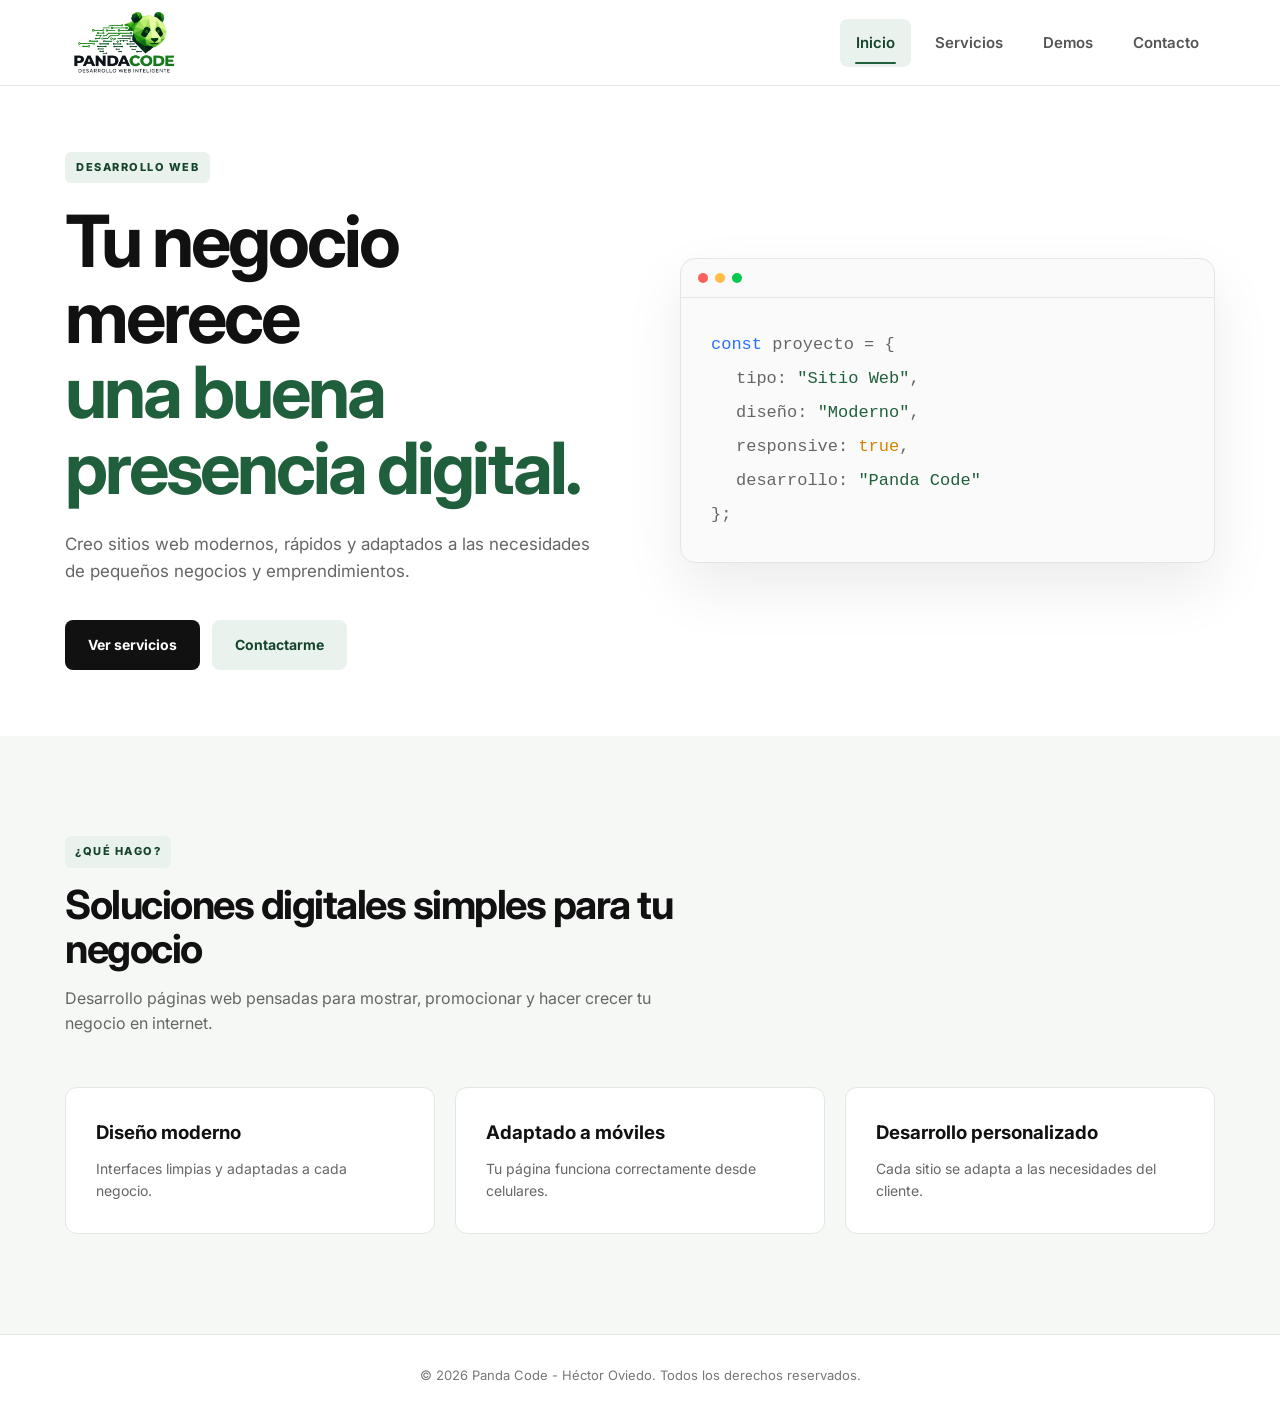
==== index.html @ 73ad1a60 "Add files via upload" ====
<!DOCTYPE html>
<html lang="es">
<head>
    <meta charset="UTF-8">
    <meta name="viewport" content="width=device-width, initial-scale=1.0">

    <title>Panda Code | Desarrollo Web</title>

    <link rel="stylesheet" href="css/inicio.css">

    <link rel="preconnect" href="https://fonts.googleapis.com">
    <link rel="preconnect" href="https://fonts.gstatic.com" crossorigin>

    <link href="https://fonts.googleapis.com/css2?family=Inter:wght@400;500;600;700;800&display=swap" rel="stylesheet">
</head>

<body>

<header class="navbar">
    <div class="container nav-content">

       <a href="index.html" class="logo">
            <img src="img/logo_.png" alt="Panda Code">
        </a>

        <nav>
            <a href="index.html" class="active">Inicio</a>
            <a href="servicios.html">Servicios</a>
            <a href="demos.html">Demos</a>
            <a href="contacto.html">Contacto</a>
        </nav>

        <button class="menu-btn" id="menuBtn">
            ☰
        </button>

    </div>
</header>


<main>

    <section class="hero">

        <div class="container hero-content">

            <div class="hero-text">

                <span class="tag">DESARROLLO WEB</span>

                <h1>
                    Tu negocio merece
                    <span>una buena presencia digital.</span>
                </h1>

                <p>
                    Creo sitios web modernos, rápidos y adaptados a las
                    necesidades de pequeños negocios y emprendimientos.
                </p>

                <div class="hero-buttons">

                    <a href="servicios.html" class="btn btn-dark">
                        Ver servicios
                    </a>

                    <a href="contacto.html" class="btn btn-light">
                        Contactarme
                    </a>

                </div>

            </div>


            <div class="hero-card">

                <div class="card-header">
                    <span class="circle red"></span>
                    <span class="circle yellow"></span>
                    <span class="circle green"></span>
                </div>

                <div class="code">

                    <p><span class="blue">const</span> proyecto = {</p>

                    <p class="indent">
                        tipo: <span class="green-text">"Sitio Web"</span>,
                    </p>

                    <p class="indent">
                        diseño: <span class="green-text">"Moderno"</span>,
                    </p>

                    <p class="indent">
                        responsive: <span class="orange">true</span>,
                    </p>

                    <p class="indent">
                        desarrollo: <span class="green-text">"Panda Code"</span>
                    </p>

                    <p>};</p>

                </div>

            </div>

        </div>

    </section>


    <section class="about">

        <div class="container">

            <div class="section-title">

                <span>¿QUÉ HAGO?</span>

                <h2>
                    Soluciones digitales simples
                    para tu negocio
                </h2>

                <p>
                    Desarrollo páginas web pensadas para mostrar,
                    promocionar y hacer crecer tu negocio en internet.
                </p>

            </div>


            <div class="mini-grid">

                <div class="mini-card">
                    <h3>Diseño moderno</h3>
                    <p>Interfaces limpias y adaptadas a cada negocio.</p>
                </div>

                <div class="mini-card">
                    <h3>Adaptado a móviles</h3>
                    <p>Tu página funciona correctamente desde celulares.</p>
                </div>

                <div class="mini-card">
                    <h3>Desarrollo personalizado</h3>
                    <p>Cada sitio se adapta a las necesidades del cliente.</p>
                </div>

            </div>

        </div>

    </section>

</main>


<footer>
    <div class="container">
        <p>&copy; 2026 Panda Code - Héctor Oviedo. Todos los derechos reservados.</p>
    </div>
</footer>


<script src="js/Portafolio.js"></script>

</body>
</html>
---- css/inicio.css ----
/* =========================================
   RESET
========================================= */

* {
    margin: 0;
    padding: 0;
    box-sizing: border-box;
}


:root {
    --black: #111111;
    --white: #ffffff;

    /* Verde Panda */
    --green: #1f5f3b;
    --green-dark: #16452b;
    --green-light: #eaf2ed;

    --gray: #666666;
    --light: #f6f8f6;
    --border: #e1e7e2;
}


html {
    scroll-behavior: smooth;
}


body {
    font-family: "Inter", sans-serif;

    color: var(--black);

    background: var(--white);

    line-height: 1.6;
}


a {
    text-decoration: none;

    color: inherit;
}


button {
    font-family: inherit;
}


.container {
    width: min(1150px, 90%);

    margin: 0 auto;
}


/* =========================================
   NAVBAR
========================================= */

.navbar {
    position: sticky;

    top: 0;

    z-index: 1000;

    background: rgba(255, 255, 255, 0.97);

    backdrop-filter: blur(12px);

    border-bottom: 1px solid var(--border);
}


.nav-content {
    height: 85px;

    display: flex;

    align-items: center;

    justify-content: space-between;
}


/* =========================================
   LOGO
========================================= */

.logo {
    display: flex;

    align-items: center;

    justify-content: flex-start;

    height: 100%;

    overflow: visible;
}


.logo img {
    height: 68px;

    width: auto;

    object-fit: contain;

    display: block;

    transition: transform 0.25s ease;
}


.logo:hover img {
    transform: scale(1.05);
}


/* =========================================
   MENU DESKTOP
========================================= */

nav {
    display: flex;

    align-items: center;

    gap: 8px;
}


nav a {
    position: relative;

    padding: 12px 16px;

    font-size: 15px;

    font-weight: 600;

    color: #555555;

    border-radius: 8px;

    transition: all 0.25s ease;
}


nav a:hover {
    color: var(--green);

    background: var(--green-light);
}


nav a.active {
    color: var(--green-dark);

    background: var(--green-light);
}


nav a.active::after {
    content: "";

    position: absolute;

    left: 15px;

    right: 15px;

    bottom: 3px;

    height: 2px;

    border-radius: 10px;

    background: var(--green);
}


/* =========================================
   MENÚ HAMBURGUESA
========================================= */

.menu-btn {
    display: none;

    width: 46px;

    height: 46px;

    border: 1px solid var(--border);

    border-radius: 12px;

    background: var(--white);

    cursor: pointer;

    position: relative;

    transition: all 0.25s ease;
}


.menu-btn:hover {
    background: var(--green-light);

    border-color: var(--green);
}


.menu-icon {
    position: absolute;

    width: 21px;

    height: 15px;

    left: 50%;

    top: 50%;

    transform: translate(-50%, -50%);
}


.menu-icon span {
    position: absolute;

    left: 0;

    width: 21px;

    height: 2px;

    border-radius: 10px;

    background: var(--black);

    transition: all 0.25s ease;
}


.menu-icon span:nth-child(1) {
    top: 0;
}


.menu-icon span:nth-child(2) {
    top: 6.5px;
}


.menu-icon span:nth-child(3) {
    top: 13px;
}


/* =========================================
   ANIMACIÓN HAMBURGUESA
========================================= */

.menu-btn.open .menu-icon span:nth-child(1) {
    top: 6.5px;

    transform: rotate(45deg);

    background: var(--green-dark);
}


.menu-btn.open .menu-icon span:nth-child(2) {
    opacity: 0;
}


.menu-btn.open .menu-icon span:nth-child(3) {
    top: 6.5px;

    transform: rotate(-45deg);

    background: var(--green-dark);
}


/* =========================================
   HERO
========================================= */

.hero {
    min-height: 650px;

    display: flex;

    align-items: center;
}


.hero-content {
    display: grid;

    grid-template-columns: 1fr 1fr;

    gap: 80px;

    align-items: center;
}


.hero-text {
    animation: fadeUp 0.7s ease;
}


/* =========================================
   TAG
========================================= */

.tag {
    display: inline-block;

    padding: 7px 11px;

    border-radius: 6px;

    background: var(--green-light);

    color: var(--green-dark);

    font-size: 11px;

    font-weight: 800;

    letter-spacing: 1.5px;

    margin-bottom: 20px;
}


/* =========================================
   HERO TEXTO
========================================= */

.hero h1 {
    font-size: clamp(42px, 6vw, 72px);

    line-height: 1.05;

    letter-spacing: -3px;

    margin-bottom: 25px;
}


.hero h1 span {
    display: block;

    color: var(--green);
}


.hero p {
    max-width: 540px;

    color: var(--gray);

    font-size: 17px;
}


/* =========================================
   BOTONES
========================================= */

.hero-buttons {
    margin-top: 35px;

    display: flex;

    gap: 12px;
}


.btn {
    display: inline-flex;

    align-items: center;

    justify-content: center;

    gap: 7px;

    padding: 14px 23px;

    border-radius: 8px;

    font-size: 14px;

    font-weight: 700;

    transition: all 0.25s ease;
}


.btn:hover {
    transform: translateY(-3px);
}


.btn-dark {
    background: var(--black);

    color: var(--white);
}


.btn-dark:hover {
    background: var(--green);
}


.btn-light {
    background: var(--green-light);

    color: var(--green-dark);
}


.btn-light:hover {
    background: #dcebe2;
}


/* =========================================
   TARJETA DE CÓDIGO
========================================= */

.hero-card {
    background: #fafafa;

    border: 1px solid var(--border);

    border-radius: 15px;

    overflow: hidden;

    box-shadow: 0 25px 60px rgba(0, 0, 0, 0.08);

    animation: fadeUp 0.8s ease;
}


.card-header {
    padding: 14px 17px;

    border-bottom: 1px solid var(--border);

    display: flex;

    gap: 7px;
}


.circle {
    width: 10px;

    height: 10px;

    border-radius: 50%;
}


.red {
    background: #ff605c;
}


.yellow {
    background: #ffbd44;
}


.green {
    background: #00ca4e;
}


.code {
    padding: 30px;

    font-family: monospace;

    font-size: 15px;

    line-height: 2;
}


.indent {
    padding-left: 25px;
}


.blue {
    color: #2670ff;
}


.green-text {
    color: var(--green);
}


.orange {
    color: #d88100;
}


/* =========================================
   ABOUT
========================================= */

.about {
    padding: 100px 0;

    background: var(--light);
}


.section-title {
    max-width: 650px;

    margin-bottom: 50px;
}


.section-title > span {
    display: inline-block;

    padding: 7px 10px;

    border-radius: 6px;

    background: var(--green-light);

    color: var(--green-dark);

    font-size: 11px;

    font-weight: 800;

    letter-spacing: 1.5px;
}


.section-title h2 {
    font-size: 40px;

    line-height: 1.1;

    margin: 15px 0;

    letter-spacing: -1.5px;
}


.section-title p {
    color: var(--gray);
}


/* =========================================
   TARJETAS PEQUEÑAS
========================================= */

.mini-grid {
    display: grid;

    grid-template-columns: repeat(3, 1fr);

    gap: 20px;
}


.mini-card {
    background: var(--white);

    border: 1px solid var(--border);

    border-radius: 12px;

    padding: 30px;

    transition: all 0.25s ease;
}


.mini-card:hover {
    transform: translateY(-4px);

    border-color: #bfd8c8;

    box-shadow: 0 12px 30px rgba(0, 0, 0, 0.05);
}


.mini-icon {
    width: 40px;

    height: 40px;

    display: flex;

    align-items: center;

    justify-content: center;

    margin-bottom: 18px;

    border-radius: 9px;

    background: var(--green-light);

    color: var(--green-dark);

    font-size: 12px;

    font-weight: 800;
}


.mini-card h3 {
    margin-bottom: 10px;
}


.mini-card p {
    color: var(--gray);

    font-size: 14px;
}


/* =========================================
   ENCABEZADO DE PÁGINAS
========================================= */

.page-header {
    padding: 100px 0 70px;

    background: var(--light);
}


.page-header h1 {
    font-size: clamp(40px, 6vw, 65px);

    line-height: 1.05;

    letter-spacing: -2px;

    margin-bottom: 20px;
}


.page-header p {
    color: var(--gray);

    max-width: 600px;

    font-size: 16px;
}


/* =========================================
   SERVICIOS
========================================= */

.services {
    padding: 90px 0;
}


.services-grid {
    display: grid;

    grid-template-columns: repeat(2, 1fr);

    gap: 20px;
}


.service-card {
    border: 1px solid var(--border);

    border-radius: 15px;

    padding: 35px;

    background: var(--white);

    transition: all 0.25s ease;
}


.service-card:hover {
    transform: translateY(-4px);

    border-color: #bfd8c8;

    box-shadow: 0 15px 30px rgba(0, 0, 0, 0.07);
}


.service-number {
    font-size: 13px;

    font-weight: 700;

    color: var(--green);

    margin-bottom: 20px;
}


.service-card h2 {
    font-size: 28px;

    margin-bottom: 15px;
}


.service-card p {
    color: var(--gray);

    margin-bottom: 25px;
}


.service-list {
    display: flex;

    flex-direction: column;

    gap: 8px;

    font-size: 14px;
}


.service-list span {
    color: #444444;
}


/* =========================================
   DEMOS
========================================= */

.demo-info {
    padding-top: 50px;
}


.notice {
    border: 1px solid #c9ddd0;

    border-radius: 12px;

    padding: 25px;

    background: var(--green-light);
}


.notice-title {
    display: flex;

    align-items: center;

    gap: 10px;

    margin-bottom: 8px;
}


.notice strong {
    color: var(--green-dark);
}


.notice-icon {
    width: 24px;

    height: 24px;

    display: flex;

    align-items: center;

    justify-content: center;

    border-radius: 50%;

    background: var(--green);

    color: var(--white);

    font-size: 13px;

    font-weight: 800;
}


.notice p {
    color: #4c6659;

    font-size: 14px;
}


.demos {
    padding: 60px 0 100px;
}


.demos-grid {
    display: grid;

    grid-template-columns: repeat(3, 1fr);

    gap: 20px;
}


.demo-card {
    border: 1px solid var(--border);

    border-radius: 15px;

    overflow: hidden;

    background: var(--white);

    transition: all 0.25s ease;
}


.demo-card:hover {
    transform: translateY(-4px);

    box-shadow: 0 15px 35px rgba(0, 0, 0, 0.08);

    border-color: #bfd8c8;
}


.demo-image {
    height: 190px;

    display: flex;

    align-items: center;

    justify-content: center;

    background: #edf1ee;
}


.demo-image span {
    font-weight: 800;

    font-size: 28px;

    color: #a3aea7;
}


.demo-content {
    padding: 25px;
}


.demo-category {
    font-size: 11px;

    font-weight: 700;

    letter-spacing: 1.5px;

    color: var(--green);
}


.demo-content h2 {
    margin: 8px 0 12px;

    font-size: 22px;
}


.demo-content p {
    font-size: 14px;

    color: var(--gray);
}


.demo-tech {
    display: flex;

    gap: 7px;

    margin: 20px 0;

    flex-wrap: wrap;
}


.demo-tech span {
    padding: 5px 9px;

    border-radius: 5px;

    background: #f1f3f1;

    color: #555555;

    font-size: 11px;
}


.demo-link {
    font-size: 14px;

    font-weight: 700;

    color: var(--green-dark);

    transition: color 0.2s ease;
}


.demo-link:hover {
    color: var(--green);
}


/* =========================================
   CONTACTO
========================================= */

.contact {
    padding: 80px 0;
}


.contact-grid {
    display: grid;

    grid-template-columns: repeat(3, 1fr);

    gap: 20px;
}


.contact-card {
    border: 1px solid var(--border);

    border-radius: 15px;

    padding: 25px;

    display: flex;

    align-items: center;

    gap: 17px;

    background: var(--white);

    transition: all 0.25s ease;
}


.contact-card:hover {
    transform: translateY(-4px);

    border-color: #bfd8c8;

    box-shadow: 0 15px 30px rgba(0, 0, 0, 0.07);
}


/* =========================================
   ICONOS BOOTSTRAP
========================================= */

.contact-icon {
    min-width: 52px;

    width: 52px;

    height: 52px;

    display: flex;

    align-items: center;

    justify-content: center;

    background: transparent;

    color: var(--green);

    font-size: 28px;

    flex-shrink: 0;

    transition: all 0.25s ease;
}


.contact-icon i {
    font-size: 28px;

    line-height: 1;
}


.contact-card:hover .contact-icon {
    color: var(--green-dark);

    transform: scale(1.08);
}


/* =========================================
   TEXTO CONTACTO
========================================= */

.contact-info {
    min-width: 0;
}


.contact-info span {
    font-size: 11px;

    color: var(--green-dark);

    font-weight: 700;

    letter-spacing: 1px;
}


.contact-info h2 {
    font-size: 18px;

    margin: 3px 0;

    line-height: 1.3;
}


.contact-info p {
    font-size: 13px;

    color: var(--gray);
}


/* =========================================
   FLECHA CONTACTO
========================================= */

.contact-arrow {
    margin-left: auto;

    color: var(--green);

    font-size: 18px;

    flex-shrink: 0;

    transition: transform 0.25s ease;
}


.contact-card:hover .contact-arrow {
    transform: translateX(5px);
}


/* =========================================
   CAJA DE CONTACTO
========================================= */

.contact-message {
    padding-bottom: 100px;
}


.contact-box {
    background: var(--black);

    color: var(--white);

    border-radius: 16px;

    padding: 50px;

    position: relative;

    overflow: hidden;
}


.contact-box::before {
    content: "";

    position: absolute;

    width: 220px;

    height: 220px;

    border-radius: 50%;

    background: var(--green);

    opacity: 0.12;

    right: -70px;

    top: -80px;
}


.contact-box h2 {
    font-size: 35px;

    margin-bottom: 10px;

    position: relative;

    z-index: 2;
}


.contact-box p {
    color: #aaaaaa;

    margin-bottom: 25px;

    max-width: 600px;

    position: relative;

    z-index: 2;
}


.contact-box .btn {
    background: var(--green);

    color: var(--white);

    position: relative;

    z-index: 2;
}


.contact-box .btn:hover {
    background: var(--green-dark);
}


/* =========================================
   FOOTER
========================================= */

footer {
    border-top: 1px solid var(--border);

    padding: 30px 0;

    background: var(--white);

    text-align: center;
}


footer p {
    font-size: 13px;

    color: #777777;

    margin: 0;
}


/* =========================================
   ANIMACIONES
========================================= */

@keyframes fadeUp {

    from {
        opacity: 0;

        transform: translateY(20px);
    }

    to {
        opacity: 1;

        transform: translateY(0);
    }

}


@keyframes menuAppear {

    from {
        opacity: 0;

        transform: translateY(-10px);
    }

    to {
        opacity: 1;

        transform: translateY(0);
    }

}


/* =========================================
   TABLET
========================================= */

@media (max-width: 850px) {

    .nav-content {
        height: 80px;
    }


    /* MENÚ */

    nav {
        display: none;

        position: absolute;

        top: 92px;

        left: 50%;

        transform: translateX(-50%);

        width: min(350px, 90%);

        background: var(--white);

        border: 1px solid var(--border);

        border-radius: 14px;

        padding: 15px;

        flex-direction: column;

        align-items: center;

        justify-content: center;

        gap: 5px;

        box-shadow: 0 20px 45px rgba(0, 0, 0, 0.10);

        animation: menuAppear 0.25s ease;
    }


    nav.open {
        display: flex;
    }


    nav a {
        width: 100%;

        padding: 14px;

        text-align: center;

        border-radius: 9px;
    }


    nav a.active::after {
        display: none;
    }


    nav a.active {
        background: var(--green-light);

        color: var(--green-dark);
    }


    /* HAMBURGUESA */

    .menu-btn {
        display: block;
    }


    /* HERO */

    .hero-content {
        grid-template-columns: 1fr;

        gap: 50px;

        padding: 70px 0;
    }


    /* TARJETAS */

    .mini-grid {
        grid-template-columns: 1fr;
    }


    .contact-grid {
        grid-template-columns: 1fr;
    }


    .services-grid {
        grid-template-columns: 1fr;
    }


    .demos-grid {
        grid-template-columns: 1fr;
    }


    .hero h1 {
        font-size: 48px;
    }

}


/* =========================================
   MÓVIL
========================================= */

@media (max-width: 500px) {

    .container {
        width: 92%;
    }


    /* LOGO */

    .logo {
        height: 100%;
    }


    .logo img {
        height: 54px;

        width: auto;
    }


    /* HERO */

    .hero h1 {
        font-size: 40px;

        letter-spacing: -2px;
    }


    .hero-buttons {
        flex-direction: column;
    }


    .btn {
        width: 100%;

        text-align: center;
    }


    /* CODE */

    .hero-card {
        border-radius: 12px;
    }


    .code {
        padding: 22px;

        font-size: 12px;
    }


    /* ABOUT */

    .about {
        padding: 75px 0;
    }


    .section-title h2 {
        font-size: 33px;
    }


    /* PAGE HEADER */

    .page-header {
        padding: 75px 0 55px;
    }


    .page-header h1 {
        font-size: 42px;
    }


    /* SERVICES */

    .service-card {
        padding: 28px;
    }


    /* CONTACT */

    .contact {
        padding: 60px 0;
    }


    .contact-card {
        padding: 20px;
    }


    .contact-icon {
        min-width: 45px;

        width: 45px;

        height: 45px;

        font-size: 24px;
    }


    .contact-icon i {
        font-size: 24px;
    }


    .contact-info h2 {
        font-size: 16px;
    }


    .contact-info p {
        font-size: 12px;
    }


    .contact-box {
        padding: 30px;
    }


    .contact-box h2 {
        font-size: 29px;
    }

}
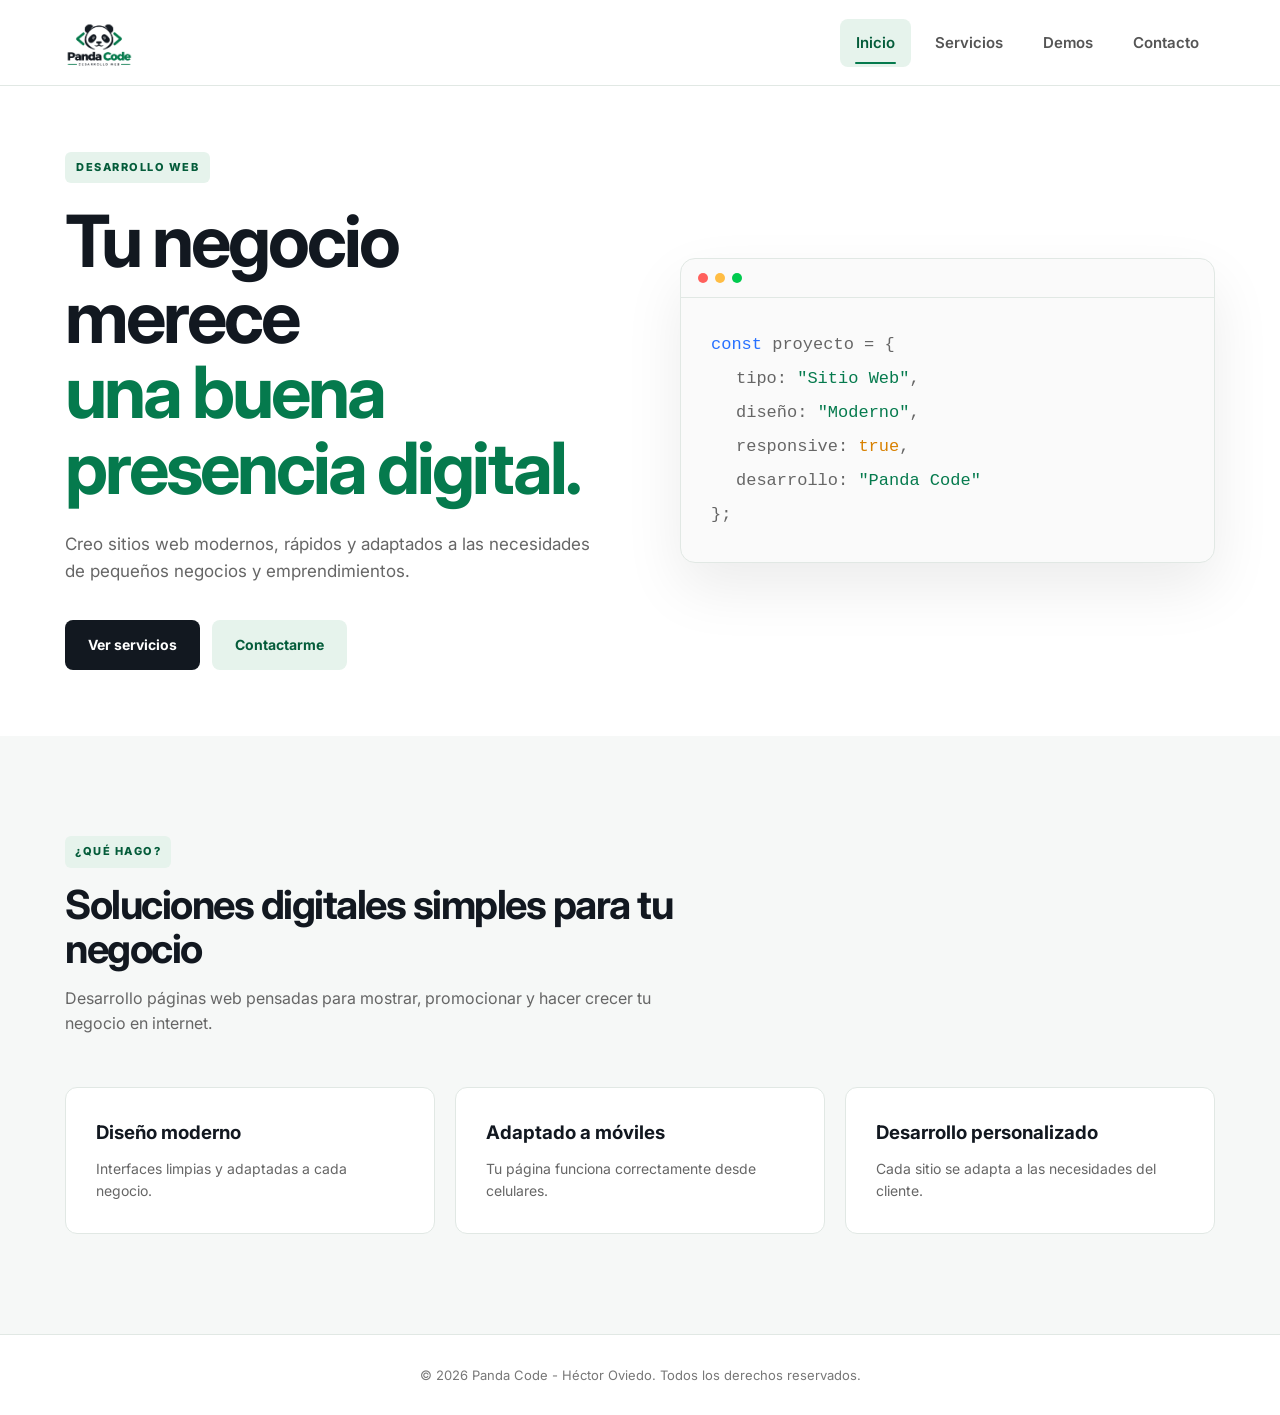
==== commit 06697071: "Add files via upload" ====
--- a/index.html
+++ b/index.html
@@ -21,7 +21,7 @@
     <div class="container nav-content">
 
        <a href="index.html" class="logo">
-            <img src="img/logo_.png" alt="Panda Code">
+            <img src="img/Logo-sin fondo.png" alt="Panda Code">
         </a>
 
         <nav>
--- a/css/inicio.css
+++ b/css/inicio.css
@@ -8,53 +8,42 @@
     box-sizing: border-box;
 }
 
-
 :root {
-    --black: #111111;
+    --black: #121820;
     --white: #ffffff;
 
-    /* Verde Panda */
-    --green: #1f5f3b;
-    --green-dark: #16452b;
-    --green-light: #eaf2ed;
+    /* Verde Panda Code */
+    --green: #057a4d;
+    --green-dark: #045c3a;
+    --green-light: #e6f3ec;
 
     --gray: #666666;
-    --light: #f6f8f6;
-    --border: #e1e7e2;
-}
-
+    --light: #f6f8f7;
+    --border: #e1e8e4;
+}
 
 html {
     scroll-behavior: smooth;
 }
 
-
 body {
     font-family: "Inter", sans-serif;
-
     color: var(--black);
-
     background: var(--white);
-
     line-height: 1.6;
 }
-
 
 a {
     text-decoration: none;
-
     color: inherit;
 }
-
 
 button {
     font-family: inherit;
 }
 
-
 .container {
     width: min(1150px, 90%);
-
     margin: 0 auto;
 }
 
@@ -65,26 +54,17 @@
 
 .navbar {
     position: sticky;
-
     top: 0;
-
     z-index: 1000;
-
     background: rgba(255, 255, 255, 0.97);
-
     backdrop-filter: blur(12px);
-
     border-bottom: 1px solid var(--border);
 }
-
 
 .nav-content {
     height: 85px;
-
     display: flex;
-
     align-items: center;
-
     justify-content: space-between;
 }
 
@@ -95,29 +75,19 @@
 
 .logo {
     display: flex;
-
     align-items: center;
-
     justify-content: flex-start;
-
     height: 100%;
-
     overflow: visible;
 }
-
 
 .logo img {
     height: 68px;
-
     width: auto;
-
     object-fit: contain;
-
     display: block;
-
     transition: transform 0.25s ease;
 }
-
 
 .logo:hover img {
     transform: scale(1.05);
@@ -130,59 +100,38 @@
 
 nav {
     display: flex;
-
     align-items: center;
-
     gap: 8px;
 }
-
 
 nav a {
     position: relative;
-
     padding: 12px 16px;
-
     font-size: 15px;
-
     font-weight: 600;
-
     color: #555555;
-
     border-radius: 8px;
-
     transition: all 0.25s ease;
 }
-
 
 nav a:hover {
     color: var(--green);
-
     background: var(--green-light);
 }
-
 
 nav a.active {
     color: var(--green-dark);
-
     background: var(--green-light);
 }
-
 
 nav a.active::after {
     content: "";
-
     position: absolute;
-
     left: 15px;
-
     right: 15px;
-
     bottom: 3px;
-
     height: 2px;
-
     border-radius: 10px;
-
     background: var(--green);
 }
 
@@ -193,46 +142,37 @@
 
 .menu-btn {
     display: none;
-
     width: 46px;
-
     height: 46px;
 
     border: 1px solid var(--border);
-
     border-radius: 12px;
 
     background: var(--white);
-
     cursor: pointer;
 
     position: relative;
+    z-index: 1100;
 
     transition: all 0.25s ease;
 }
-
 
 .menu-btn:hover {
     background: var(--green-light);
-
     border-color: var(--green);
 }
-
 
 .menu-icon {
     position: absolute;
 
     width: 21px;
-
-    height: 15px;
+    height: 16px;
 
     left: 50%;
-
     top: 50%;
 
     transform: translate(-50%, -50%);
 }
-
 
 .menu-icon span {
     position: absolute;
@@ -240,7 +180,6 @@
     left: 0;
 
     width: 21px;
-
     height: 2px;
 
     border-radius: 10px;
@@ -249,20 +188,17 @@
 
     transition: all 0.25s ease;
 }
-
 
 .menu-icon span:nth-child(1) {
     top: 0;
 }
 
-
 .menu-icon span:nth-child(2) {
-    top: 6.5px;
-}
-
+    top: 7px;
+}
 
 .menu-icon span:nth-child(3) {
-    top: 13px;
+    top: 14px;
 }
 
 
@@ -271,24 +207,18 @@
 ========================================= */
 
 .menu-btn.open .menu-icon span:nth-child(1) {
-    top: 6.5px;
-
+    top: 7px;
     transform: rotate(45deg);
-
     background: var(--green-dark);
 }
-
 
 .menu-btn.open .menu-icon span:nth-child(2) {
     opacity: 0;
 }
 
-
 .menu-btn.open .menu-icon span:nth-child(3) {
-    top: 6.5px;
-
+    top: 7px;
     transform: rotate(-45deg);
-
     background: var(--green-dark);
 }
 
@@ -301,21 +231,17 @@
     min-height: 650px;
 
     display: flex;
-
     align-items: center;
 }
-
 
 .hero-content {
     display: grid;
-
     grid-template-columns: 1fr 1fr;
 
     gap: 80px;
 
     align-items: center;
 }
-
 
 .hero-text {
     animation: fadeUp 0.7s ease;
@@ -334,11 +260,9 @@
     border-radius: 6px;
 
     background: var(--green-light);
-
     color: var(--green-dark);
 
     font-size: 11px;
-
     font-weight: 800;
 
     letter-spacing: 1.5px;
@@ -361,13 +285,10 @@
     margin-bottom: 25px;
 }
 
-
 .hero h1 span {
     display: block;
-
     color: var(--green);
 }
-
 
 .hero p {
     max-width: 540px;
@@ -386,16 +307,13 @@
     margin-top: 35px;
 
     display: flex;
-
     gap: 12px;
 }
-
 
 .btn {
     display: inline-flex;
 
     align-items: center;
-
     justify-content: center;
 
     gap: 7px;
@@ -405,39 +323,31 @@
     border-radius: 8px;
 
     font-size: 14px;
-
     font-weight: 700;
 
     transition: all 0.25s ease;
 }
-
 
 .btn:hover {
     transform: translateY(-3px);
 }
 
-
 .btn-dark {
     background: var(--black);
-
     color: var(--white);
 }
-
 
 .btn-dark:hover {
     background: var(--green);
 }
 
-
 .btn-light {
     background: var(--green-light);
-
     color: var(--green-dark);
 }
 
-
 .btn-light:hover {
-    background: #dcebe2;
+    background: #d3ebdf;
 }
 
 
@@ -459,7 +369,6 @@
     animation: fadeUp 0.8s ease;
 }
 
-
 .card-header {
     padding: 14px 17px;
 
@@ -470,31 +379,25 @@
     gap: 7px;
 }
 
-
 .circle {
     width: 10px;
-
     height: 10px;
 
     border-radius: 50%;
 }
-
 
 .red {
     background: #ff605c;
 }
 
-
 .yellow {
     background: #ffbd44;
 }
 
-
 .green {
     background: #00ca4e;
 }
 
-
 .code {
     padding: 30px;
 
@@ -505,22 +408,18 @@
     line-height: 2;
 }
 
-
 .indent {
     padding-left: 25px;
 }
 
-
 .blue {
     color: #2670ff;
 }
 
-
 .green-text {
     color: var(--green);
 }
 
-
 .orange {
     color: #d88100;
 }
@@ -536,14 +435,12 @@
     background: var(--light);
 }
 
-
 .section-title {
     max-width: 650px;
 
     margin-bottom: 50px;
 }
 
-
 .section-title > span {
     display: inline-block;
 
@@ -562,7 +459,6 @@
     letter-spacing: 1.5px;
 }
 
-
 .section-title h2 {
     font-size: 40px;
 
@@ -573,7 +469,6 @@
     letter-spacing: -1.5px;
 }
 
-
 .section-title p {
     color: var(--gray);
 }
@@ -591,7 +486,6 @@
     gap: 20px;
 }
 
-
 .mini-card {
     background: var(--white);
 
@@ -604,25 +498,21 @@
     transition: all 0.25s ease;
 }
 
-
 .mini-card:hover {
     transform: translateY(-4px);
 
-    border-color: #bfd8c8;
+    border-color: #b7dcc8;
 
     box-shadow: 0 12px 30px rgba(0, 0, 0, 0.05);
 }
-
 
 .mini-icon {
     width: 40px;
-
     height: 40px;
 
     display: flex;
 
     align-items: center;
-
     justify-content: center;
 
     margin-bottom: 18px;
@@ -637,13 +527,11 @@
 
     font-weight: 800;
 }
-
 
 .mini-card h3 {
     margin-bottom: 10px;
 }
 
-
 .mini-card p {
     color: var(--gray);
 
@@ -661,7 +549,6 @@
     background: var(--light);
 }
 
-
 .page-header h1 {
     font-size: clamp(40px, 6vw, 65px);
 
@@ -672,7 +559,6 @@
     margin-bottom: 20px;
 }
 
-
 .page-header p {
     color: var(--gray);
 
@@ -690,7 +576,6 @@
     padding: 90px 0;
 }
 
-
 .services-grid {
     display: grid;
 
@@ -699,7 +584,6 @@
     gap: 20px;
 }
 
-
 .service-card {
     border: 1px solid var(--border);
 
@@ -712,15 +596,13 @@
     transition: all 0.25s ease;
 }
 
-
 .service-card:hover {
     transform: translateY(-4px);
 
-    border-color: #bfd8c8;
+    border-color: #b7dcc8;
 
     box-shadow: 0 15px 30px rgba(0, 0, 0, 0.07);
 }
-
 
 .service-number {
     font-size: 13px;
@@ -732,21 +614,18 @@
     margin-bottom: 20px;
 }
 
-
 .service-card h2 {
     font-size: 28px;
 
     margin-bottom: 15px;
 }
 
-
 .service-card p {
     color: var(--gray);
 
     margin-bottom: 25px;
 }
 
-
 .service-list {
     display: flex;
 
@@ -757,7 +636,6 @@
     font-size: 14px;
 }
 
-
 .service-list span {
     color: #444444;
 }
@@ -771,9 +649,8 @@
     padding-top: 50px;
 }
 
-
 .notice {
-    border: 1px solid #c9ddd0;
+    border: 1px solid #bfe0cf;
 
     border-radius: 12px;
 
@@ -781,7 +658,6 @@
 
     background: var(--green-light);
 }
-
 
 .notice-title {
     display: flex;
@@ -793,21 +669,17 @@
     margin-bottom: 8px;
 }
 
-
 .notice strong {
     color: var(--green-dark);
 }
 
-
 .notice-icon {
     width: 24px;
-
     height: 24px;
 
     display: flex;
 
     align-items: center;
-
     justify-content: center;
 
     border-radius: 50%;
@@ -821,19 +693,16 @@
     font-weight: 800;
 }
 
-
 .notice p {
-    color: #4c6659;
+    color: #3f6653;
 
     font-size: 14px;
 }
-
 
 .demos {
     padding: 60px 0 100px;
 }
 
-
 .demos-grid {
     display: grid;
 
@@ -842,7 +711,6 @@
     gap: 20px;
 }
 
-
 .demo-card {
     border: 1px solid var(--border);
 
@@ -855,15 +723,13 @@
     transition: all 0.25s ease;
 }
 
-
 .demo-card:hover {
     transform: translateY(-4px);
 
     box-shadow: 0 15px 35px rgba(0, 0, 0, 0.08);
 
-    border-color: #bfd8c8;
-}
-
+    border-color: #b7dcc8;
+}
 
 .demo-image {
     height: 190px;
@@ -871,12 +737,10 @@
     display: flex;
 
     align-items: center;
-
     justify-content: center;
 
     background: #edf1ee;
 }
-
 
 .demo-image span {
     font-weight: 800;
@@ -886,12 +750,10 @@
     color: #a3aea7;
 }
 
-
 .demo-content {
     padding: 25px;
 }
 
-
 .demo-category {
     font-size: 11px;
 
@@ -902,21 +764,18 @@
     color: var(--green);
 }
 
-
 .demo-content h2 {
     margin: 8px 0 12px;
 
     font-size: 22px;
 }
 
-
 .demo-content p {
     font-size: 14px;
 
     color: var(--gray);
 }
 
-
 .demo-tech {
     display: flex;
 
@@ -927,7 +786,6 @@
     flex-wrap: wrap;
 }
 
-
 .demo-tech span {
     padding: 5px 9px;
 
@@ -940,7 +798,6 @@
     font-size: 11px;
 }
 
-
 .demo-link {
     font-size: 14px;
 
@@ -951,7 +808,6 @@
     transition: color 0.2s ease;
 }
 
-
 .demo-link:hover {
     color: var(--green);
 }
@@ -965,7 +821,6 @@
     padding: 80px 0;
 }
 
-
 .contact-grid {
     display: grid;
 
@@ -974,7 +829,6 @@
     gap: 20px;
 }
 
-
 .contact-card {
     border: 1px solid var(--border);
 
@@ -993,11 +847,10 @@
     transition: all 0.25s ease;
 }
 
-
 .contact-card:hover {
     transform: translateY(-4px);
 
-    border-color: #bfd8c8;
+    border-color: #b7dcc8;
 
     box-shadow: 0 15px 30px rgba(0, 0, 0, 0.07);
 }
@@ -1017,7 +870,6 @@
     display: flex;
 
     align-items: center;
-
     justify-content: center;
 
     background: transparent;
@@ -1030,7 +882,6 @@
 
     transition: all 0.25s ease;
 }
-
 
 .contact-icon i {
     font-size: 28px;
@@ -1038,7 +889,6 @@
     line-height: 1;
 }
 
-
 .contact-card:hover .contact-icon {
     color: var(--green-dark);
 
@@ -1054,7 +904,6 @@
     min-width: 0;
 }
 
-
 .contact-info span {
     font-size: 11px;
 
@@ -1065,7 +914,6 @@
     letter-spacing: 1px;
 }
 
-
 .contact-info h2 {
     font-size: 18px;
 
@@ -1074,7 +922,6 @@
     line-height: 1.3;
 }
 
-
 .contact-info p {
     font-size: 13px;
 
@@ -1098,7 +945,6 @@
     transition: transform 0.25s ease;
 }
 
-
 .contact-card:hover .contact-arrow {
     transform: translateX(5px);
 }
@@ -1112,7 +958,6 @@
     padding-bottom: 100px;
 }
 
-
 .contact-box {
     background: var(--black);
 
@@ -1127,14 +972,12 @@
     overflow: hidden;
 }
 
-
 .contact-box::before {
     content: "";
 
     position: absolute;
 
     width: 220px;
-
     height: 220px;
 
     border-radius: 50%;
@@ -1147,7 +990,6 @@
 
     top: -80px;
 }
-
 
 .contact-box h2 {
     font-size: 35px;
@@ -1159,7 +1001,6 @@
     z-index: 2;
 }
 
-
 .contact-box p {
     color: #aaaaaa;
 
@@ -1172,7 +1013,6 @@
     z-index: 2;
 }
 
-
 .contact-box .btn {
     background: var(--green);
 
@@ -1183,7 +1023,6 @@
     z-index: 2;
 }
 
-
 .contact-box .btn:hover {
     background: var(--green-dark);
 }
@@ -1203,7 +1042,6 @@
     text-align: center;
 }
 
-
 footer p {
     font-size: 13px;
 
@@ -1230,9 +1068,7 @@
 
         transform: translateY(0);
     }
-
-}
-
+}
 
 @keyframes menuAppear {
 
@@ -1247,7 +1083,6 @@
 
         transform: translateY(0);
     }
-
 }
 
 
@@ -1256,53 +1091,57 @@
 ========================================= */
 
 @media (max-width: 850px) {
+
+    /* NAVBAR */
 
     .nav-content {
         height: 80px;
     }
 
 
-    /* MENÚ */
+    /* MENÚ DESKTOP OCULTO */
 
     nav {
         display: none;
-
-        position: absolute;
-
-        top: 92px;
-
-        left: 50%;
-
-        transform: translateX(-50%);
-
-        width: min(350px, 90%);
-
-        background: var(--white);
-
-        border: 1px solid var(--border);
-
-        border-radius: 14px;
-
-        padding: 15px;
-
-        flex-direction: column;
-
-        align-items: center;
-
-        justify-content: center;
-
-        gap: 5px;
-
-        box-shadow: 0 20px 45px rgba(0, 0, 0, 0.10);
-
-        animation: menuAppear 0.25s ease;
-    }
-
+    }
+
+
+    /* MENÚ MÓVIL */
 
     nav.open {
         display: flex;
-    }
-
+
+        position: absolute;
+
+        top: 80px;
+
+        left: 0;
+
+        width: 100%;
+
+        background: var(--white);
+
+        border-top: 1px solid var(--border);
+
+        border-bottom: 1px solid var(--border);
+
+        padding: 12px 5%;
+
+        flex-direction: column;
+
+        align-items: stretch;
+
+        justify-content: center;
+
+        gap: 5px;
+
+        box-shadow: 0 15px 30px rgba(0, 0, 0, 0.08);
+
+        animation: menuAppear 0.25s ease;
+    }
+
+
+    /* LINKS DEL MENÚ */
 
     nav a {
         width: 100%;
@@ -1314,20 +1153,18 @@
         border-radius: 9px;
     }
 
+    nav a.active {
+        background: var(--green-light);
+
+        color: var(--green-dark);
+    }
 
     nav a.active::after {
         display: none;
     }
 
 
-    nav a.active {
-        background: var(--green-light);
-
-        color: var(--green-dark);
-    }
-
-
-    /* HAMBURGUESA */
+    /* BOTÓN HAMBURGUESA */
 
     .menu-btn {
         display: block;
@@ -1351,26 +1188,21 @@
         grid-template-columns: 1fr;
     }
 
-
     .contact-grid {
         grid-template-columns: 1fr;
     }
 
-
     .services-grid {
         grid-template-columns: 1fr;
     }
 
-
     .demos-grid {
         grid-template-columns: 1fr;
     }
 
-
     .hero h1 {
         font-size: 48px;
     }
-
 }
 
 
@@ -1391,7 +1223,6 @@
         height: 100%;
     }
 
-
     .logo img {
         height: 54px;
 
@@ -1399,6 +1230,15 @@
     }
 
 
+    /* BOTÓN */
+
+    .menu-btn {
+        width: 44px;
+
+        height: 44px;
+    }
+
+
     /* HERO */
 
     .hero h1 {
@@ -1407,12 +1247,10 @@
         letter-spacing: -2px;
     }
 
-
     .hero-buttons {
         flex-direction: column;
     }
 
-
     .btn {
         width: 100%;
 
@@ -1426,7 +1264,6 @@
         border-radius: 12px;
     }
 
-
     .code {
         padding: 22px;
 
@@ -1440,7 +1277,6 @@
         padding: 75px 0;
     }
 
-
     .section-title h2 {
         font-size: 33px;
     }
@@ -1452,7 +1288,6 @@
         padding: 75px 0 55px;
     }
 
-
     .page-header h1 {
         font-size: 42px;
     }
@@ -1471,12 +1306,10 @@
         padding: 60px 0;
     }
 
-
     .contact-card {
         padding: 20px;
     }
 
-
     .contact-icon {
         min-width: 45px;
 
@@ -1487,29 +1320,23 @@
         font-size: 24px;
     }
 
-
     .contact-icon i {
         font-size: 24px;
     }
 
-
     .contact-info h2 {
         font-size: 16px;
     }
 
-
     .contact-info p {
         font-size: 12px;
     }
 
-
     .contact-box {
         padding: 30px;
     }
 
-
     .contact-box h2 {
         font-size: 29px;
     }
-
 }
